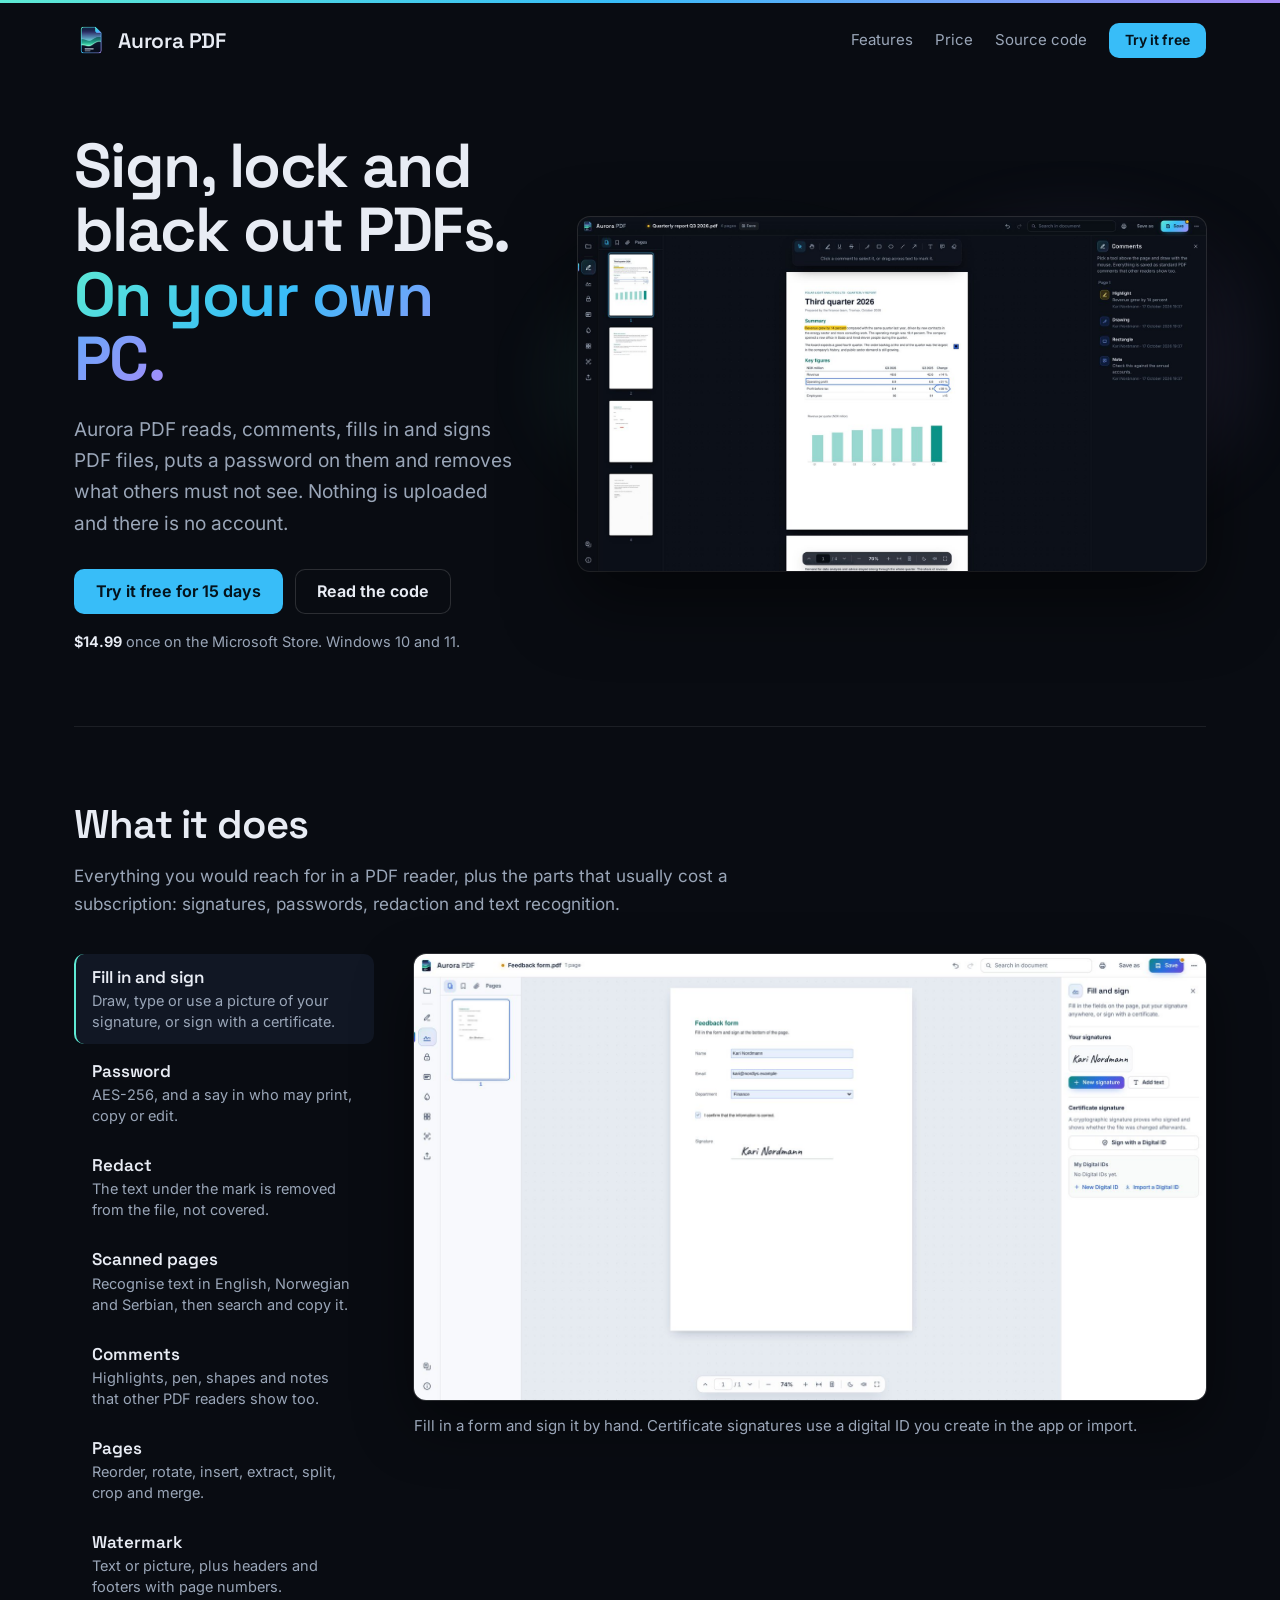
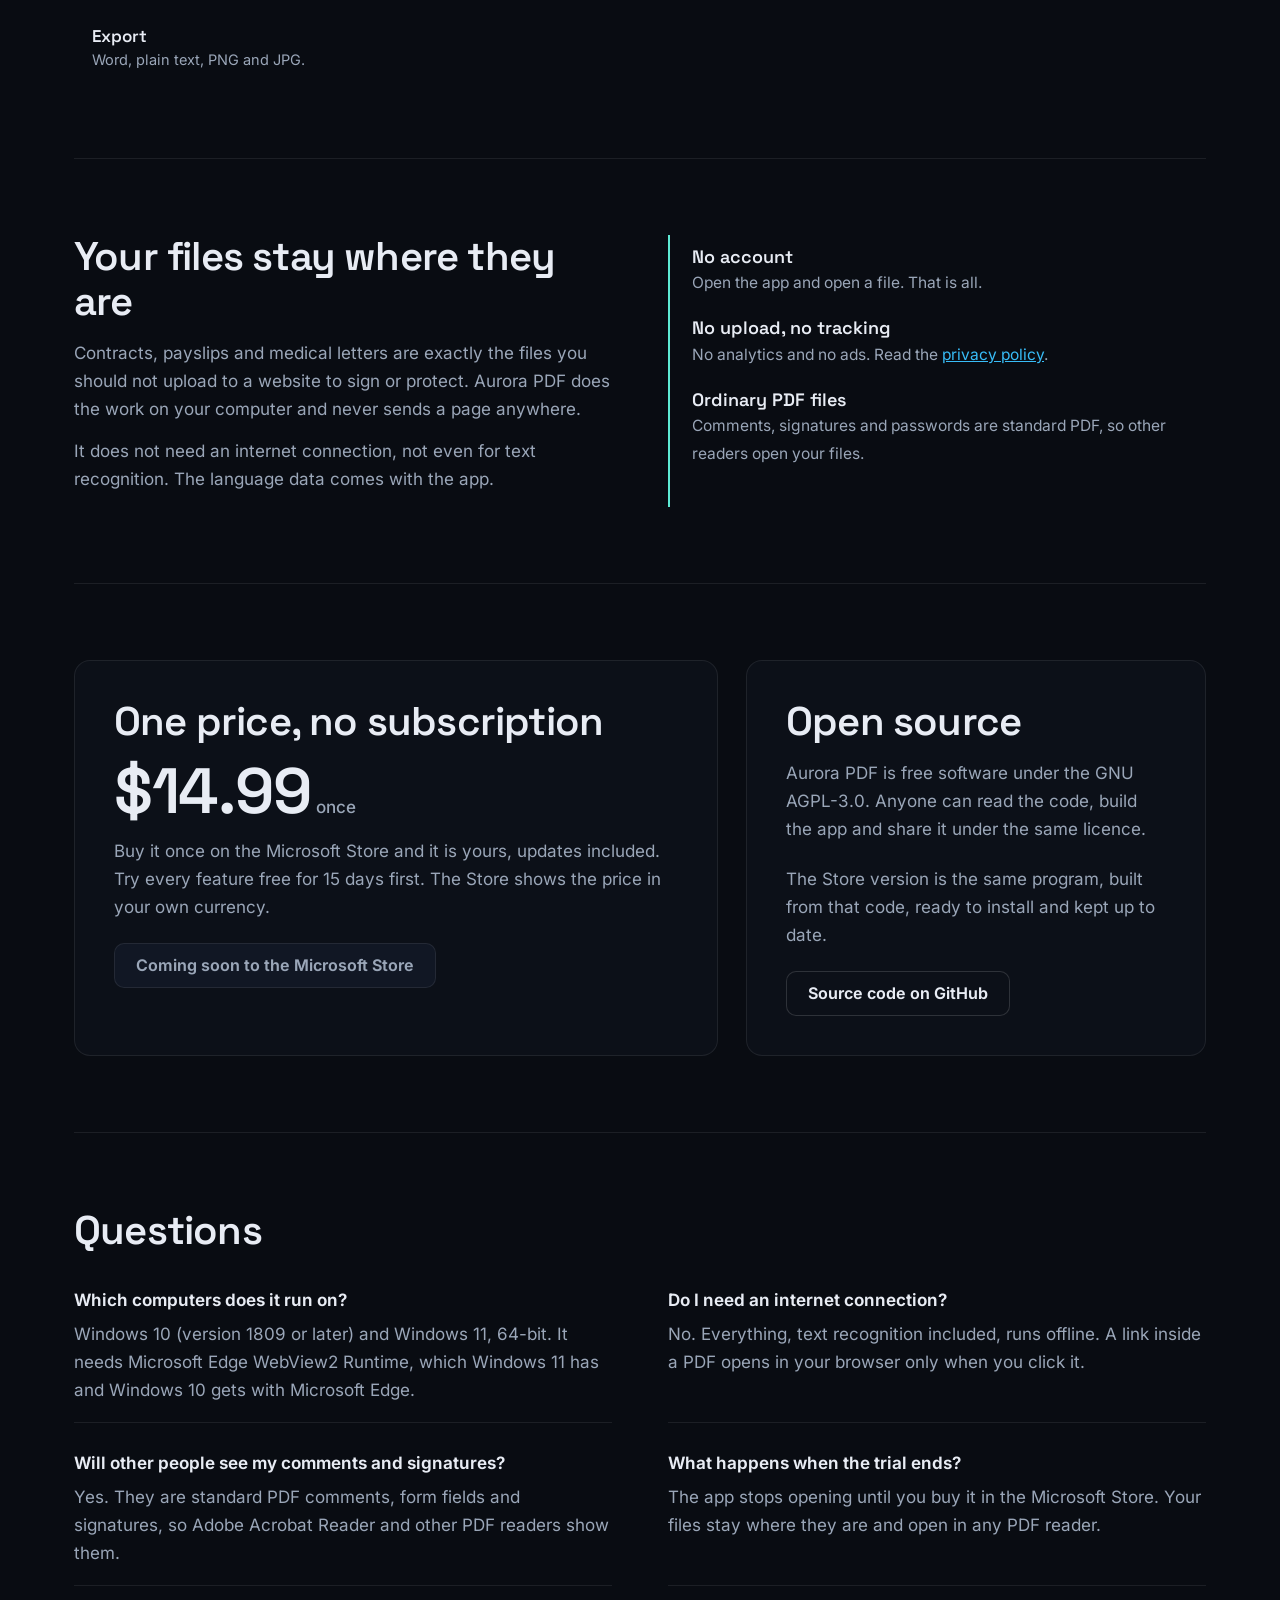
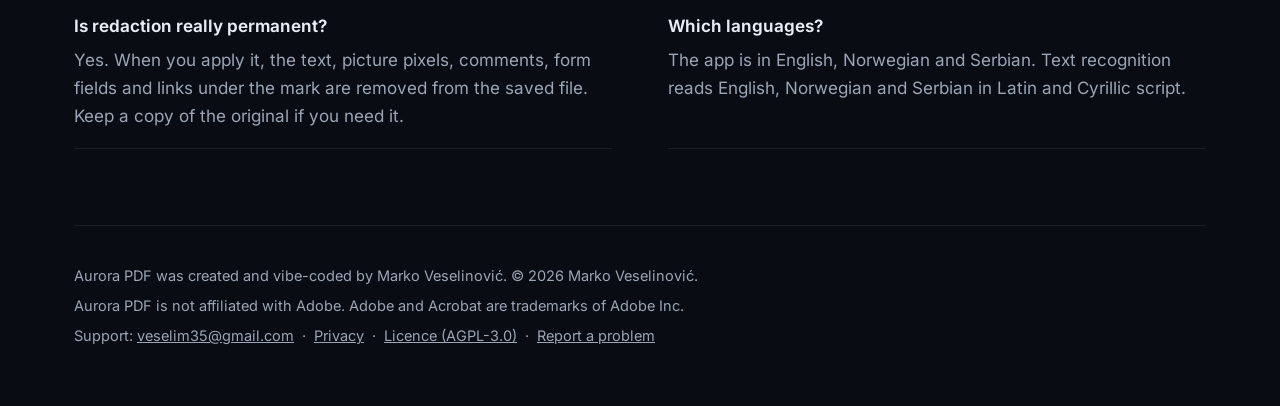
==== docs/index.html @ b8c2d509 "Prepare the Microsoft Store release: AGPL About, MSIX package, site - About names the author, the AG" ====
<!doctype html>
<html lang="en">
<head>
<meta charset="utf-8">
<meta name="viewport" content="width=device-width, initial-scale=1">
<title>Aurora PDF: sign, lock and redact PDFs on Windows</title>
<meta name="description" content="A PDF reader for Windows that fills in and signs forms, adds passwords, redacts for real and makes scanned pages searchable. Offline, no account. $14.99 once, 15-day free trial.">
<meta property="og:title" content="Aurora PDF: sign, lock and redact PDFs on Windows">
<meta property="og:description" content="Fill in and sign forms, add passwords, redact for real, OCR scanned pages. Offline, no account. Open source.">
<meta property="og:image" content="img/og.jpg">
<link rel="icon" href="img/icon-64.png">
<link rel="apple-touch-icon" href="img/icon-180.png">
<style>
@font-face { font-family: "Space Grotesk"; src: url(fonts/space-grotesk-latin-wght-normal.woff2) format("woff2"); font-weight: 300 700; font-display: swap; unicode-range: U+0000-00FF, U+0131, U+0152-0153, U+02BB-02BC, U+02C6, U+02DA, U+02DC, U+0304, U+0308, U+0329, U+2000-206F, U+20AC, U+2122, U+2191, U+2193, U+2212, U+2215, U+FEFF, U+FFFD; }
@font-face { font-family: "Space Grotesk"; src: url(fonts/space-grotesk-latin-ext-wght-normal.woff2) format("woff2"); font-weight: 300 700; font-display: swap; unicode-range: U+0100-02BA, U+02BD-02C5, U+02C7-02CC, U+02CE-02D7, U+02DD-02FF, U+1D00-1DBF, U+1E00-1E9F, U+1EF2-1EFF, U+2020, U+20A0-20AB, U+20AD-20C0, U+2113, U+2C60-2C7F, U+A720-A7FF; }
@font-face { font-family: Inter; src: url(fonts/inter-latin-wght-normal.woff2) format("woff2"); font-weight: 100 900; font-display: swap; unicode-range: U+0000-00FF, U+0131, U+0152-0153, U+02BB-02BC, U+02C6, U+02DA, U+02DC, U+0304, U+0308, U+0329, U+2000-206F, U+20AC, U+2122, U+2191, U+2193, U+2212, U+2215, U+FEFF, U+FFFD; }
@font-face { font-family: Inter; src: url(fonts/inter-latin-ext-wght-normal.woff2) format("woff2"); font-weight: 100 900; font-display: swap; unicode-range: U+0100-02BA, U+02BD-02C5, U+02C7-02CC, U+02CE-02D7, U+02DD-02FF, U+1D00-1DBF, U+1E00-1E9F, U+1EF2-1EFF, U+2020, U+20A0-20AB, U+20AD-20C0, U+2113, U+2C60-2C7F, U+A720-A7FF; }
:root {
  --bg: #090c12; --well: #0c1018; --surface: #111724; --line: rgba(255,255,255,.08); --line-strong: rgba(255,255,255,.14);
  --text: #e8ecf4; --muted: #9aa6b8; --teal: #5eead4; --sky: #38bdf8; --violet: #a78bfa; --on-accent: #04131c;
  --aurora: linear-gradient(135deg, #5eead4 0%, #38bdf8 48%, #a78bfa 100%);
  --display: "Space Grotesk", "Segoe UI", system-ui, sans-serif; --body: Inter, "Segoe UI", system-ui, sans-serif;
}
* { box-sizing: border-box; }
html { background: var(--bg); scroll-behavior: smooth; }
body { margin: 0; overflow-x: clip; background: var(--bg); color: var(--text); font: 400 17px/1.65 var(--body); -webkit-font-smoothing: antialiased; }
body::before { content: ""; display: block; height: 3px; background: var(--aurora); }
a { color: var(--sky); }
a:hover { color: #7dd3fc; }
:focus-visible { outline: 2px solid var(--sky); outline-offset: 3px; border-radius: 6px; }
.wrap { max-width: 1180px; margin: 0 auto; padding: 0 24px; }
header.top { display: flex; align-items: center; justify-content: space-between; padding: 20px 0; }
.brand { display: flex; align-items: center; gap: 10px; color: var(--text); text-decoration: none; font: 600 21px/1 var(--display); letter-spacing: -.01em; }
.brand img { width: 34px; height: 34px; }
nav.top-links { display: flex; align-items: center; gap: 22px; font-size: 15px; }
nav.top-links a { color: var(--muted); text-decoration: none; }
nav.top-links a:hover { color: var(--text); }
nav.top-links a.btn, nav.top-links a.btn:hover { color: var(--on-accent); }
.btn { display: inline-flex; align-items: center; gap: 8px; padding: 13px 22px; border-radius: 10px; background: var(--sky); color: var(--on-accent); font: 650 16px/1.2 var(--body); text-decoration: none; border: 0; }
.btn:hover { background: #7dd3fc; color: var(--on-accent); }
.btn.ghost { background: transparent; color: var(--text); box-shadow: inset 0 0 0 1px var(--line-strong); }
.btn.ghost:hover { background: rgba(255,255,255,.05); color: var(--text); }
.btn[aria-disabled="true"] { background: var(--surface); color: var(--muted); box-shadow: inset 0 0 0 1px var(--line); cursor: default; }
.btn.small { padding: 9px 16px; font-size: 14px; }

.hero { display: grid; grid-template-columns: 5fr 7fr; gap: 56px; align-items: center; padding: 56px 0 72px; }
.hero h1 { font: 650 clamp(38px, 5vw, 62px)/1.04 var(--display); letter-spacing: -.025em; margin: 0 0 22px; }
.hero h1 em { font-style: normal; background: var(--aurora); -webkit-background-clip: text; background-clip: text; color: transparent; }
.lede { color: var(--muted); font-size: 19px; margin: 0 0 30px; max-width: 46ch; }
.buy { display: flex; flex-wrap: wrap; gap: 12px; align-items: center; }
.fine { color: var(--muted); font-size: 14.5px; margin: 16px 0 0; }
.fine strong { color: var(--text); font-weight: 650; }
.shot { position: relative; }
.shot::before { content: ""; position: absolute; inset: -10% -8% -14% -8%; background: radial-gradient(45% 50% at 30% 45%, rgba(94,234,212,.22), transparent 70%), radial-gradient(45% 55% at 75% 40%, rgba(167,139,250,.22), transparent 70%); filter: blur(26px); z-index: 0; }
.shot img, .shot video { position: relative; z-index: 1; display: block; width: 100%; height: auto; aspect-ratio: 16 / 9; border-radius: 12px; box-shadow: 0 28px 70px rgba(0,0,0,.55), 0 0 0 1px var(--line-strong); background: #000; }

section { padding: 76px 0; border-top: 1px solid var(--line); }
section h2 { font: 600 clamp(28px, 3.2vw, 40px)/1.12 var(--display); letter-spacing: -.02em; margin: 0 0 14px; }
.intro { color: var(--muted); max-width: 62ch; margin: 0 0 36px; }

.tour { display: grid; grid-template-columns: 300px 1fr; gap: 40px; align-items: start; }
.tour [role="tablist"] { display: flex; flex-direction: column; gap: 4px; }
.tour button[role="tab"] { all: unset; display: block; padding: 12px 16px; border-radius: 10px; cursor: pointer; color: var(--muted); border-left: 2px solid transparent; }
.tour button[role="tab"] b { display: block; color: var(--text); font: 600 17px/1.3 var(--display); margin-bottom: 2px; }
.tour button[role="tab"] span { font-size: 14.5px; line-height: 1.45; display: block; }
.tour button[role="tab"]:hover { background: rgba(255,255,255,.04); }
.tour button[role="tab"][aria-selected="true"] { background: var(--surface); border-left-color: var(--teal); }
.tour button[role="tab"]:focus-visible { outline: 2px solid var(--sky); }
.tour figure { margin: 0; }
.tour figure img { display: block; width: 100%; height: auto; aspect-ratio: 16 / 9; border-radius: 12px; box-shadow: 0 0 0 1px var(--line-strong), 0 24px 60px rgba(0,0,0,.45); }
.tour figcaption { color: var(--muted); font-size: 15px; margin-top: 14px; }

.local { display: grid; grid-template-columns: 1fr 1fr; gap: 56px; }
.local p { color: var(--muted); margin: 0 0 14px; }
.facts { list-style: none; margin: 0; padding: 0; border-left: 2px solid var(--teal); }
.facts li { padding: 10px 0 10px 22px; }
.facts li b { display: block; font: 600 18px/1.3 var(--display); }
.facts li span { color: var(--muted); font-size: 15.5px; }

.deal { display: grid; grid-template-columns: 7fr 5fr; gap: 28px; }
.panel { background: var(--well); border-radius: 16px; padding: 40px; box-shadow: inset 0 0 0 1px var(--line); }
.panel p { color: var(--muted); margin: 0 0 22px; }
.amount { font: 600 clamp(46px, 6vw, 64px)/1 var(--display); letter-spacing: -.02em; margin: 10px 0 14px; }
.amount small { font: 500 17px/1 var(--body); color: var(--muted); letter-spacing: 0; margin-left: 6px; }

dl.faq { margin: 0; display: grid; grid-template-columns: 1fr 1fr; gap: 8px 56px; }
dl.faq div { padding: 18px 0; border-bottom: 1px solid var(--line); }
dl.faq dt { font-weight: 650; margin-bottom: 6px; }
dl.faq dd { margin: 0; color: var(--muted); }

footer { border-top: 1px solid var(--line); padding: 32px 0 52px; color: var(--muted); font-size: 14.5px; }
footer p { margin: 6px 0; }
footer a { color: var(--muted); }

@media (max-width: 900px) {
  .hero, .local, .deal, dl.faq { grid-template-columns: 1fr; gap: 36px; }
  .tour { grid-template-columns: 1fr; gap: 20px; }
  .tour [role="tablist"] { flex-direction: row; overflow-x: auto; padding-bottom: 6px; }
  .tour button[role="tab"] { flex: none; border-left: 0; border-bottom: 2px solid transparent; }
  .tour button[role="tab"] span { display: none; }
  .tour button[role="tab"][aria-selected="true"] { border-bottom-color: var(--teal); }
  nav.top-links a:not(.btn) { display: none; }
  .panel { padding: 28px 22px; }
}
@media (prefers-reduced-motion: reduce) { html { scroll-behavior: auto; } }
</style>
</head>
<body>
<div class="wrap">
  <header class="top">
    <a class="brand" href="./"><img src="img/icon-64.png" alt="">Aurora PDF</a>
    <nav class="top-links" aria-label="Main">
      <a href="#tour">Features</a>
      <a href="#price">Price</a>
      <a href="https://github.com/KoMAr38/aurora-pdf">Source code</a>
      <a class="btn small store-link" href="#price">Try it free</a>
    </nav>
  </header>

  <main>
    <div class="hero">
      <div>
        <h1>Sign, lock and black out PDFs. <em>On your own PC.</em></h1>
        <p class="lede">Aurora PDF reads, comments, fills in and signs PDF files, puts a password on them and removes what others must not see. Nothing is uploaded and there is no account.</p>
        <div class="buy">
          <a class="btn store-link" href="#price">Try it free for 15 days</a>
          <a class="btn ghost" href="https://github.com/KoMAr38/aurora-pdf">Read the code</a>
        </div>
        <p class="fine"><strong>$14.99</strong> once on the Microsoft Store. Windows 10 and 11.</p>
      </div>
      <div class="shot">
        <img src="img/comments.jpg" width="1600" height="900" alt="Aurora PDF with a quarterly report: a highlighted sentence, a circled number, a box and a note, listed in the Comments panel">
      </div>
    </div>

    <section id="tour" aria-labelledby="tour-h">
      <h2 id="tour-h">What it does</h2>
      <p class="intro">Everything you would reach for in a PDF reader, plus the parts that usually cost a subscription: signatures, passwords, redaction and text recognition.</p>
      <div class="tour">
        <div role="tablist" aria-label="Features">
          <button role="tab" id="t-sign" aria-controls="tour-panel" aria-selected="true" data-img="sign" data-alt="A feedback form filled in and signed by hand, in the light theme"><b>Fill in and sign</b><span>Draw, type or use a picture of your signature, or sign with a certificate.</span></button>
          <button role="tab" id="t-password" aria-controls="tour-panel" aria-selected="false" tabindex="-1" data-img="password" data-alt="The Password protection panel with AES-256 and permissions for printing, copying and editing"><b>Password</b><span>AES-256, and a say in who may print, copy or edit.</span></button>
          <button role="tab" id="t-redact" aria-controls="tour-panel" aria-selected="false" tabindex="-1" data-img="redact" data-alt="An employment contract with the address, account number and phone blacked out"><b>Redact</b><span>The text under the mark is removed from the file, not covered.</span></button>
          <button role="tab" id="t-ocr" aria-controls="tour-panel" aria-selected="false" tabindex="-1" data-img="ocr" data-alt="A scanned letter with recognised text selected, ready to copy"><b>Scanned pages</b><span>Recognise text in English, Norwegian and Serbian, then search and copy it.</span></button>
          <button role="tab" id="t-comments" aria-controls="tour-panel" aria-selected="false" tabindex="-1" data-img="comments" data-alt="A report with a highlight, a pen circle, a box and a note"><b>Comments</b><span>Highlights, pen, shapes and notes that other PDF readers show too.</span></button>
          <button role="tab" id="t-pages" aria-controls="tour-panel" aria-selected="false" tabindex="-1" data-img="pages" data-alt="Page thumbnails with two pages selected and the Organize pages panel"><b>Pages</b><span>Reorder, rotate, insert, extract, split, crop and merge.</span></button>
          <button role="tab" id="t-watermark" aria-controls="tour-panel" aria-selected="false" tabindex="-1" data-img="watermark" data-alt="A report with a red CONFIDENTIAL watermark across the page"><b>Watermark</b><span>Text or picture, plus headers and footers with page numbers.</span></button>
          <button role="tab" id="t-export" aria-controls="tour-panel" aria-selected="false" tabindex="-1" data-img="export" data-alt="The Export panel with Word, plain text and pictures"><b>Export</b><span>Word, plain text, PNG and JPG.</span></button>
        </div>
        <figure role="tabpanel" id="tour-panel" aria-labelledby="t-sign">
          <img id="tour-img" src="img/sign.jpg" width="1600" height="900" alt="A feedback form filled in and signed by hand, in the light theme" loading="lazy">
          <figcaption id="tour-cap">Fill in a form and sign it by hand. Certificate signatures use a digital ID you create in the app or import.</figcaption>
        </figure>
      </div>
    </section>

    <section aria-labelledby="local-h">
      <div class="local">
        <div>
          <h2 id="local-h">Your files stay where they are</h2>
          <p>Contracts, payslips and medical letters are exactly the files you should not upload to a website to sign or protect. Aurora PDF does the work on your computer and never sends a page anywhere.</p>
          <p>It does not need an internet connection, not even for text recognition. The language data comes with the app.</p>
        </div>
        <ul class="facts">
          <li><b>No account</b><span>Open the app and open a file. That is all.</span></li>
          <li><b>No upload, no tracking</b><span>No analytics and no ads. Read the <a href="privacy.html">privacy policy</a>.</span></li>
          <li><b>Ordinary PDF files</b><span>Comments, signatures and passwords are standard PDF, so other readers open your files.</span></li>
        </ul>
      </div>
    </section>

    <section id="price" aria-labelledby="price-h">
      <div class="deal">
        <div class="panel">
          <h2 id="price-h">One price, no subscription</h2>
          <div class="amount">$14.99<small>once</small></div>
          <p>Buy it once on the Microsoft Store and it is yours, updates included. Try every feature free for 15 days first. The Store shows the price in your own currency.</p>
          <a class="btn store-link" href="#price" aria-disabled="true">Coming soon to the Microsoft Store</a>
        </div>
        <div class="panel">
          <h2>Open source</h2>
          <p>Aurora PDF is free software under the GNU AGPL-3.0. Anyone can read the code, build the app and share it under the same licence.</p>
          <p>The Store version is the same program, built from that code, ready to install and kept up to date.</p>
          <a class="btn ghost" href="https://github.com/KoMAr38/aurora-pdf">Source code on GitHub</a>
        </div>
      </div>
    </section>

    <section aria-labelledby="faq-h">
      <h2 id="faq-h">Questions</h2>
      <dl class="faq">
        <div><dt>Which computers does it run on?</dt><dd>Windows 10 (version 1809 or later) and Windows 11, 64-bit. It needs Microsoft Edge WebView2 Runtime, which Windows 11 has and Windows 10 gets with Microsoft Edge.</dd></div>
        <div><dt>Do I need an internet connection?</dt><dd>No. Everything, text recognition included, runs offline. A link inside a PDF opens in your browser only when you click it.</dd></div>
        <div><dt>Will other people see my comments and signatures?</dt><dd>Yes. They are standard PDF comments, form fields and signatures, so Adobe Acrobat Reader and other PDF readers show them.</dd></div>
        <div><dt>What happens when the trial ends?</dt><dd>The app stops opening until you buy it in the Microsoft Store. Your files stay where they are and open in any PDF reader.</dd></div>
        <div><dt>Is redaction really permanent?</dt><dd>Yes. When you apply it, the text, picture pixels, comments, form fields and links under the mark are removed from the saved file. Keep a copy of the original if you need it.</dd></div>
        <div><dt>Which languages?</dt><dd>The app is in English, Norwegian and Serbian. Text recognition reads English, Norwegian and Serbian in Latin and Cyrillic script.</dd></div>
      </dl>
    </section>
  </main>

  <footer>
    <p>Aurora PDF was created and vibe-coded by Marko Veselinović. © 2026 Marko Veselinović.</p>
    <p>Aurora PDF is not affiliated with Adobe. Adobe and Acrobat are trademarks of Adobe Inc.</p>
    <p>Support: <a href="mailto:veselim35@gmail.com">veselim35@gmail.com</a> &nbsp;·&nbsp; <a href="privacy.html">Privacy</a> &nbsp;·&nbsp; <a href="https://github.com/KoMAr38/aurora-pdf/blob/main/LICENSE">Licence (AGPL-3.0)</a> &nbsp;·&nbsp; <a href="https://github.com/KoMAr38/aurora-pdf/issues">Report a problem</a></p>
  </footer>
</div>
<script>
// shortcut: the Store link goes in here once Aurora PDF is live in the Microsoft Store
const STORE_URL = ''
if (STORE_URL) for (const a of document.querySelectorAll('.store-link')) {
  a.href = STORE_URL; a.removeAttribute('aria-disabled')
  if (a.textContent.startsWith('Coming soon')) a.textContent = 'Get Aurora PDF on the Microsoft Store'
}
const CAPTIONS = {
  sign: 'Fill in a form and sign it by hand. Certificate signatures use a digital ID you create in the app or import.',
  password: 'Lock a file with a password and choose what others may do with it.',
  redact: 'Black out personal data. The text under the marks is removed from the file.',
  ocr: 'Make a scanned page searchable, then select and copy its text.',
  comments: 'Highlight, draw and leave notes. Every comment is listed in the panel.',
  pages: 'Reorder, rotate, extract and split pages, or merge several files into one.',
  watermark: 'Stamp a watermark across the pages, or add headers and footers.',
  export: 'Export to Word, plain text or pictures.',
}
const tabs = [...document.querySelectorAll('[role="tab"]')]
const show = (tab) => {
  for (const t of tabs) { const on = t === tab; t.setAttribute('aria-selected', on); t.tabIndex = on ? 0 : -1 }
  const img = document.getElementById('tour-img')
  img.src = 'img/' + tab.dataset.img + '.jpg'; img.alt = tab.dataset.alt
  document.getElementById('tour-cap').textContent = CAPTIONS[tab.dataset.img]
  document.getElementById('tour-panel').setAttribute('aria-labelledby', tab.id)
}
tabs.forEach((t, i) => {
  t.addEventListener('click', () => show(t))
  t.addEventListener('keydown', (e) => {
    const step = { ArrowDown: 1, ArrowRight: 1, ArrowUp: -1, ArrowLeft: -1 }[e.key]
    if (!step) return
    e.preventDefault()
    const next = tabs[(i + step + tabs.length) % tabs.length]
    show(next); next.focus()
  })
})
</script>
</body>
</html>
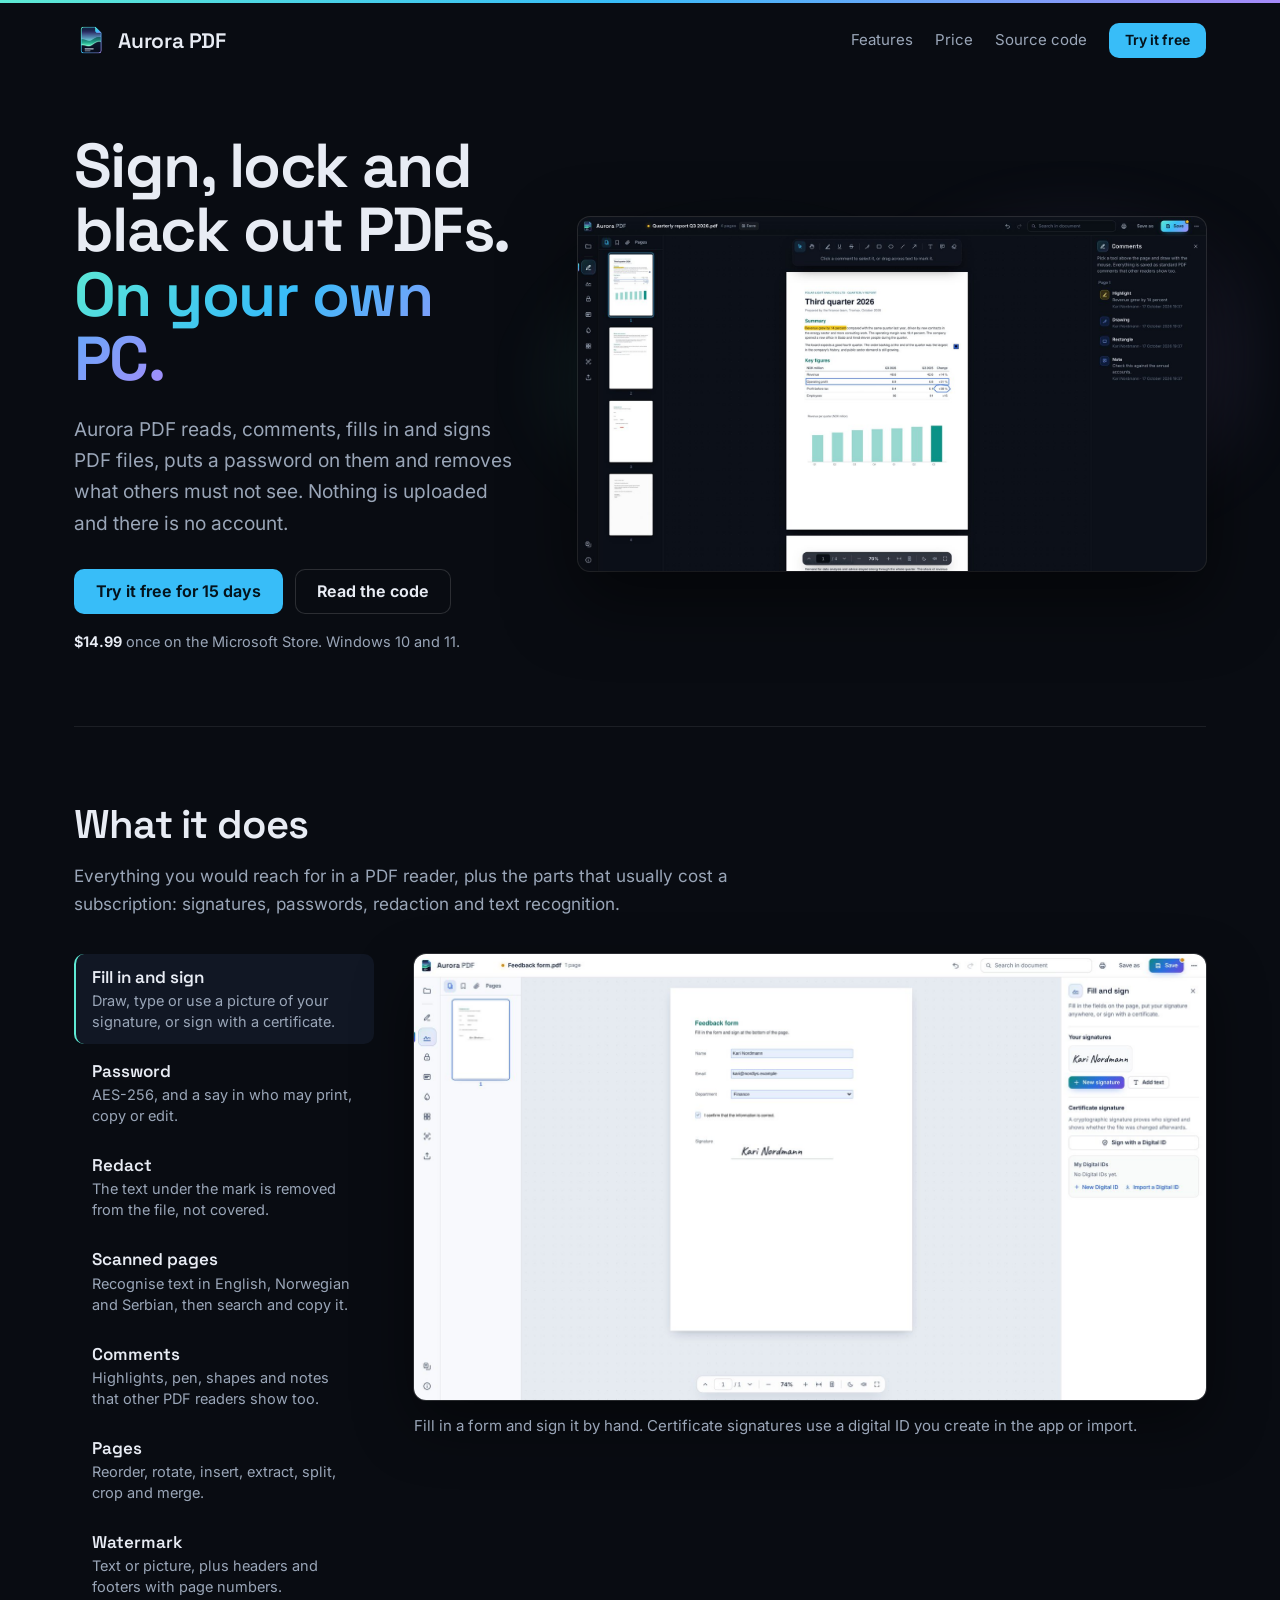
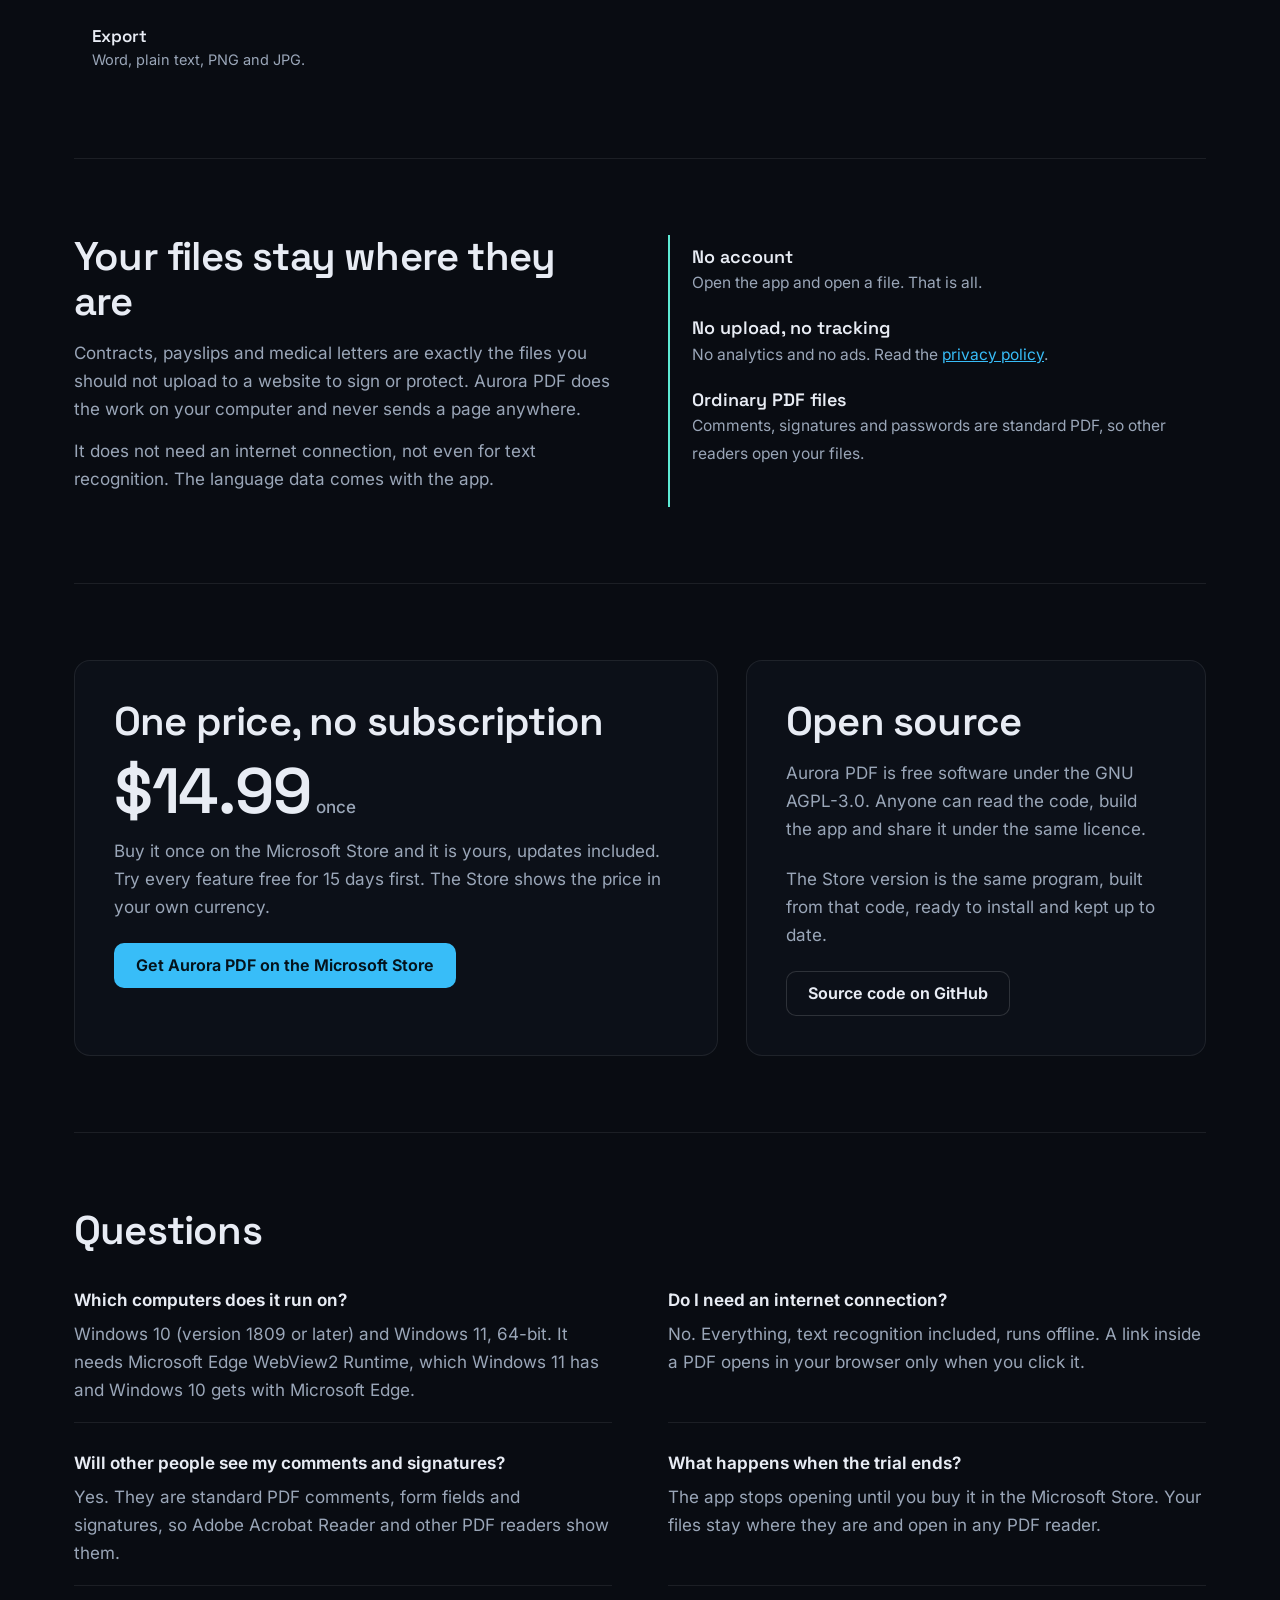
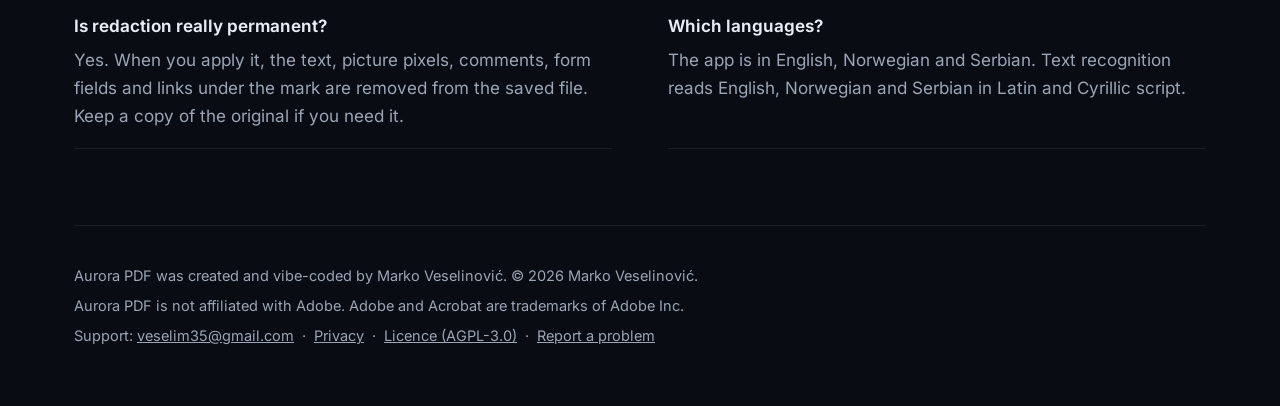
==== commit 7961cad3: "Site and README: link to Aurora PDF in the Microsoft Store Co-Authored-By: Claude Opus 5.5 <noreply@" ====
--- a/docs/index.html
+++ b/docs/index.html
@@ -207,7 +207,7 @@
 </div>
 <script>
 // shortcut: the Store link goes in here once Aurora PDF is live in the Microsoft Store
-const STORE_URL = ''
+const STORE_URL = 'https://apps.microsoft.com/detail/9NNP86TFNNTR'
 if (STORE_URL) for (const a of document.querySelectorAll('.store-link')) {
   a.href = STORE_URL; a.removeAttribute('aria-disabled')
   if (a.textContent.startsWith('Coming soon')) a.textContent = 'Get Aurora PDF on the Microsoft Store'
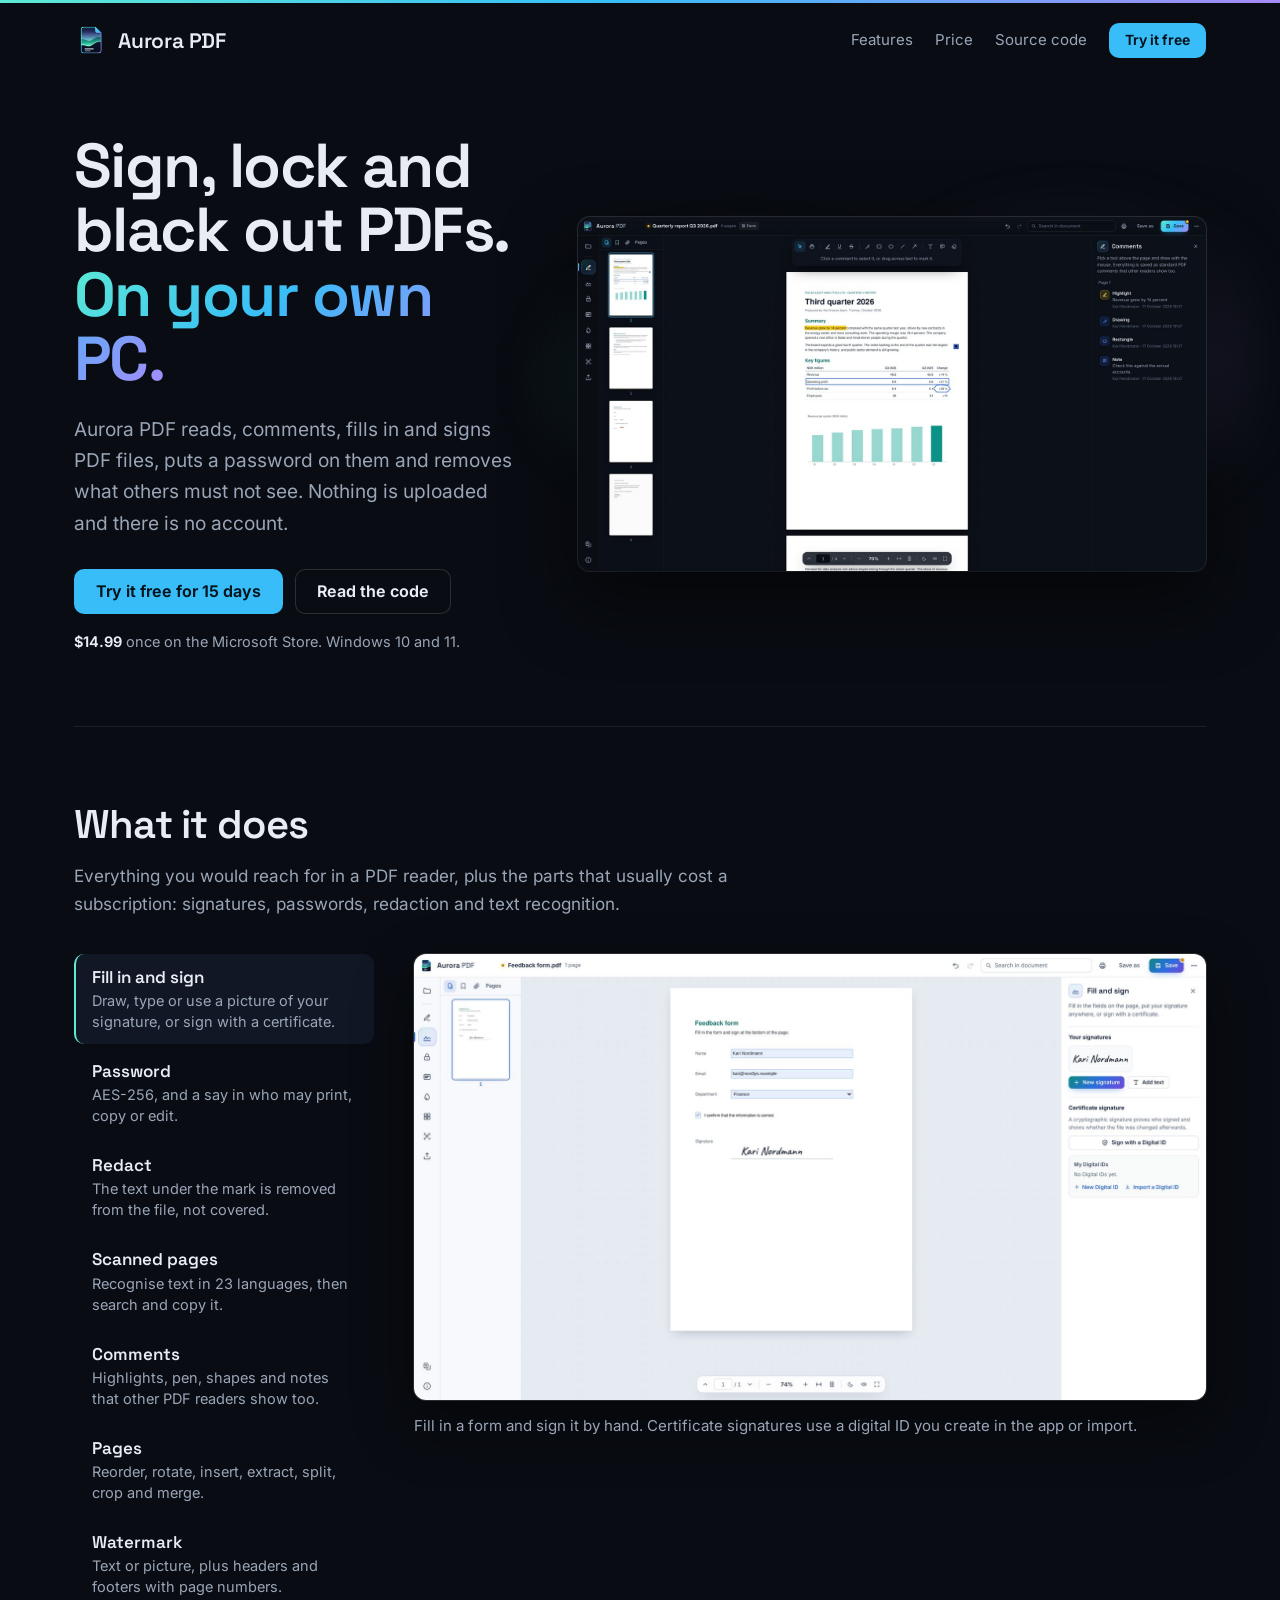
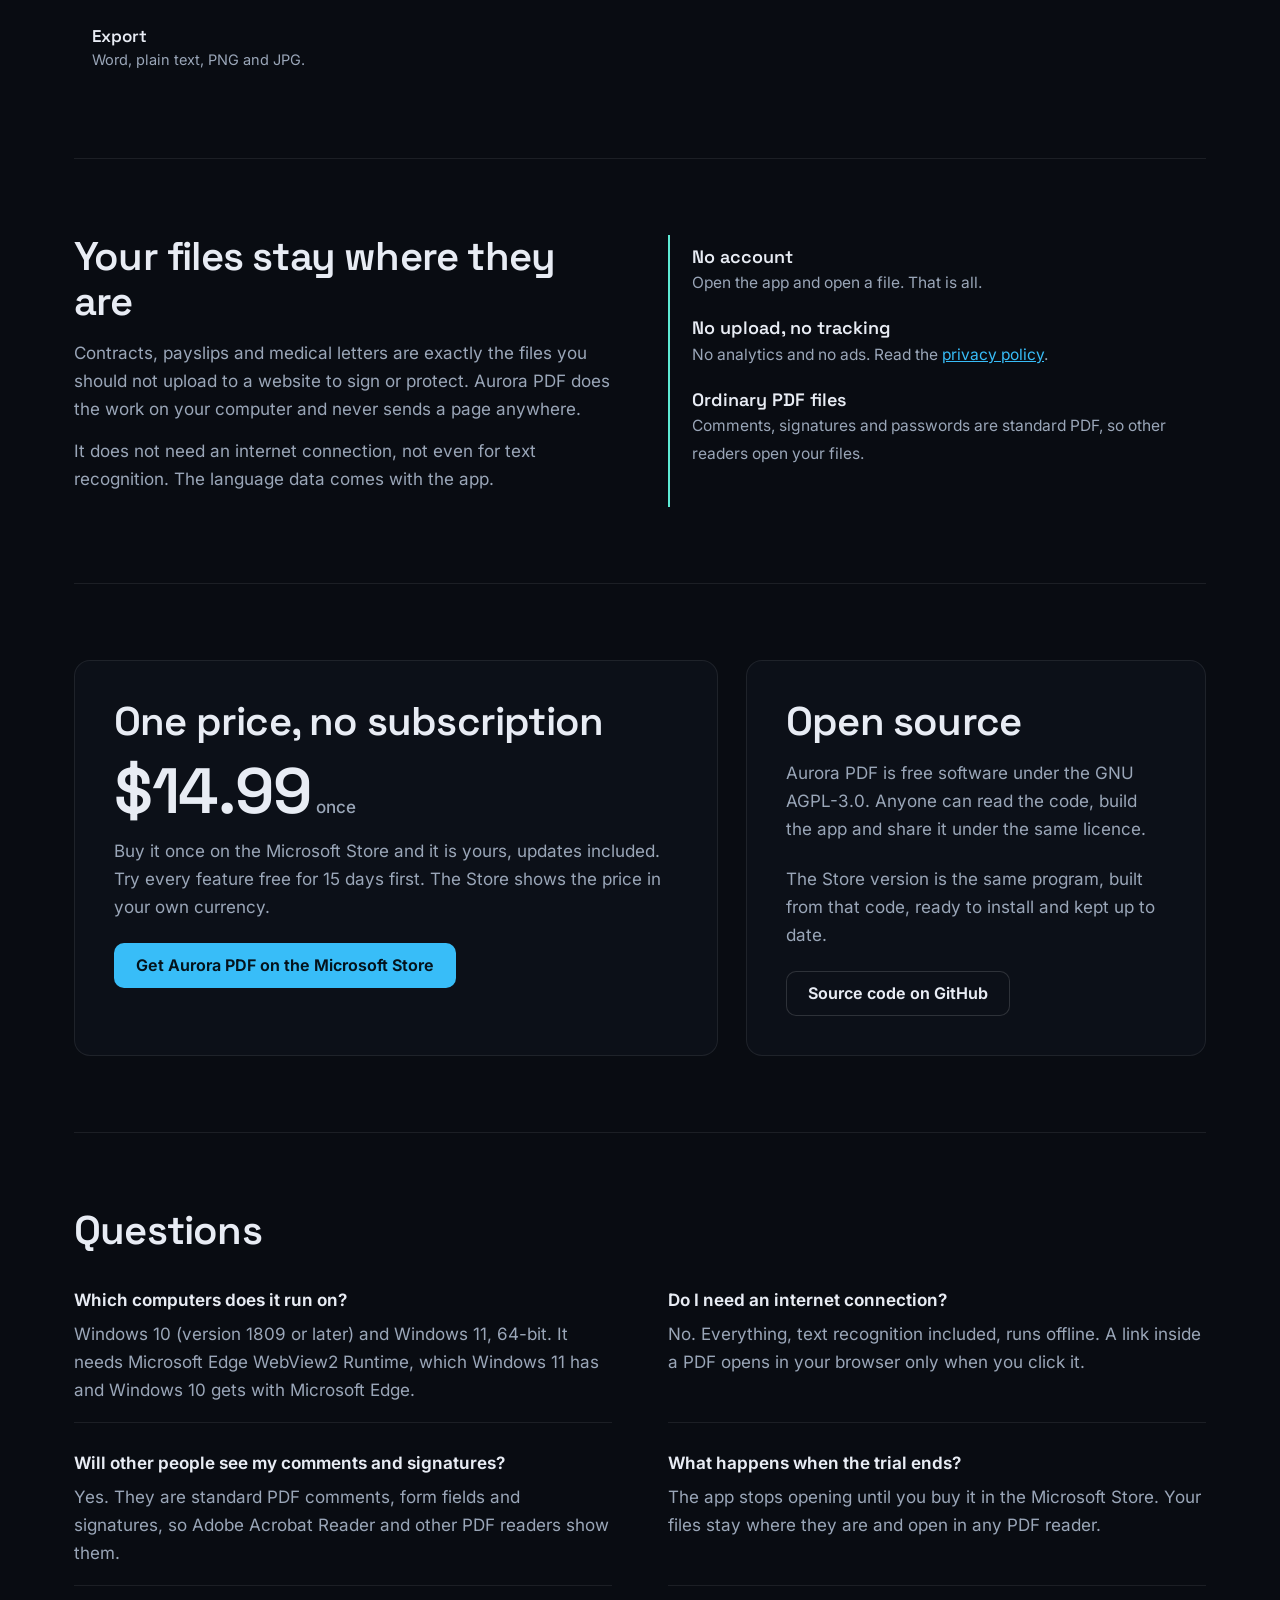
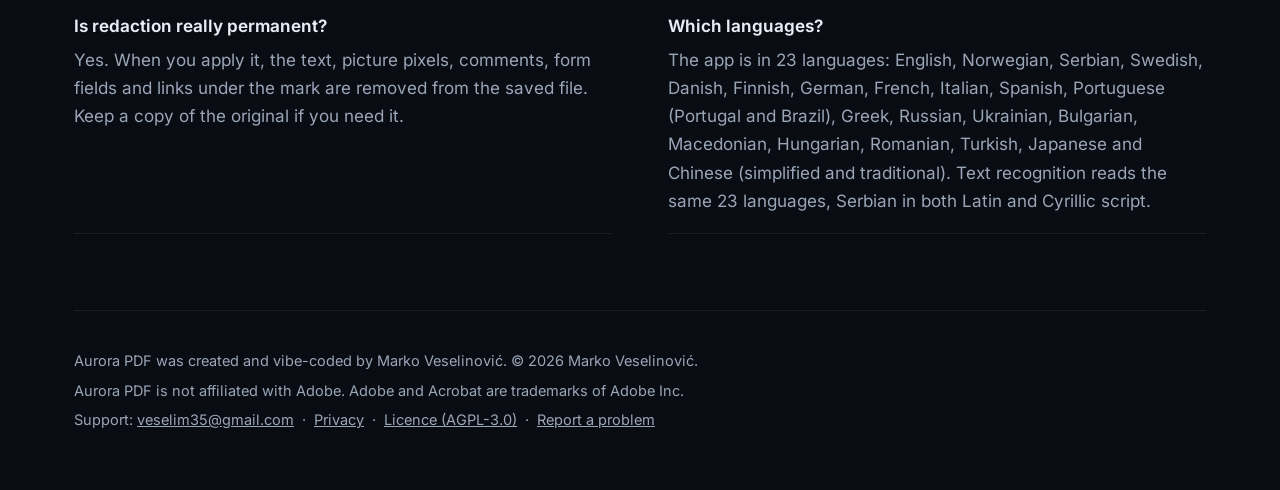
==== commit 1aba383d: "Site: the app and OCR are in 23 languages Co-Authored-By: Claude Opus 5.5 <noreply@anthropic.com> Cl" ====
--- a/docs/index.html
+++ b/docs/index.html
@@ -141,7 +141,7 @@
           <button role="tab" id="t-sign" aria-controls="tour-panel" aria-selected="true" data-img="sign" data-alt="A feedback form filled in and signed by hand, in the light theme"><b>Fill in and sign</b><span>Draw, type or use a picture of your signature, or sign with a certificate.</span></button>
           <button role="tab" id="t-password" aria-controls="tour-panel" aria-selected="false" tabindex="-1" data-img="password" data-alt="The Password protection panel with AES-256 and permissions for printing, copying and editing"><b>Password</b><span>AES-256, and a say in who may print, copy or edit.</span></button>
           <button role="tab" id="t-redact" aria-controls="tour-panel" aria-selected="false" tabindex="-1" data-img="redact" data-alt="An employment contract with the address, account number and phone blacked out"><b>Redact</b><span>The text under the mark is removed from the file, not covered.</span></button>
-          <button role="tab" id="t-ocr" aria-controls="tour-panel" aria-selected="false" tabindex="-1" data-img="ocr" data-alt="A scanned letter with recognised text selected, ready to copy"><b>Scanned pages</b><span>Recognise text in English, Norwegian and Serbian, then search and copy it.</span></button>
+          <button role="tab" id="t-ocr" aria-controls="tour-panel" aria-selected="false" tabindex="-1" data-img="ocr" data-alt="A scanned letter with recognised text selected, ready to copy"><b>Scanned pages</b><span>Recognise text in 23 languages, then search and copy it.</span></button>
           <button role="tab" id="t-comments" aria-controls="tour-panel" aria-selected="false" tabindex="-1" data-img="comments" data-alt="A report with a highlight, a pen circle, a box and a note"><b>Comments</b><span>Highlights, pen, shapes and notes that other PDF readers show too.</span></button>
           <button role="tab" id="t-pages" aria-controls="tour-panel" aria-selected="false" tabindex="-1" data-img="pages" data-alt="Page thumbnails with two pages selected and the Organize pages panel"><b>Pages</b><span>Reorder, rotate, insert, extract, split, crop and merge.</span></button>
           <button role="tab" id="t-watermark" aria-controls="tour-panel" aria-selected="false" tabindex="-1" data-img="watermark" data-alt="A report with a red CONFIDENTIAL watermark across the page"><b>Watermark</b><span>Text or picture, plus headers and footers with page numbers.</span></button>
@@ -194,7 +194,7 @@
         <div><dt>Will other people see my comments and signatures?</dt><dd>Yes. They are standard PDF comments, form fields and signatures, so Adobe Acrobat Reader and other PDF readers show them.</dd></div>
         <div><dt>What happens when the trial ends?</dt><dd>The app stops opening until you buy it in the Microsoft Store. Your files stay where they are and open in any PDF reader.</dd></div>
         <div><dt>Is redaction really permanent?</dt><dd>Yes. When you apply it, the text, picture pixels, comments, form fields and links under the mark are removed from the saved file. Keep a copy of the original if you need it.</dd></div>
-        <div><dt>Which languages?</dt><dd>The app is in English, Norwegian and Serbian. Text recognition reads English, Norwegian and Serbian in Latin and Cyrillic script.</dd></div>
+        <div><dt>Which languages?</dt><dd>The app is in 23 languages: English, Norwegian, Serbian, Swedish, Danish, Finnish, German, French, Italian, Spanish, Portuguese (Portugal and Brazil), Greek, Russian, Ukrainian, Bulgarian, Macedonian, Hungarian, Romanian, Turkish, Japanese and Chinese (simplified and traditional). Text recognition reads the same 23 languages, Serbian in both Latin and Cyrillic script.</dd></div>
       </dl>
     </section>
   </main>
